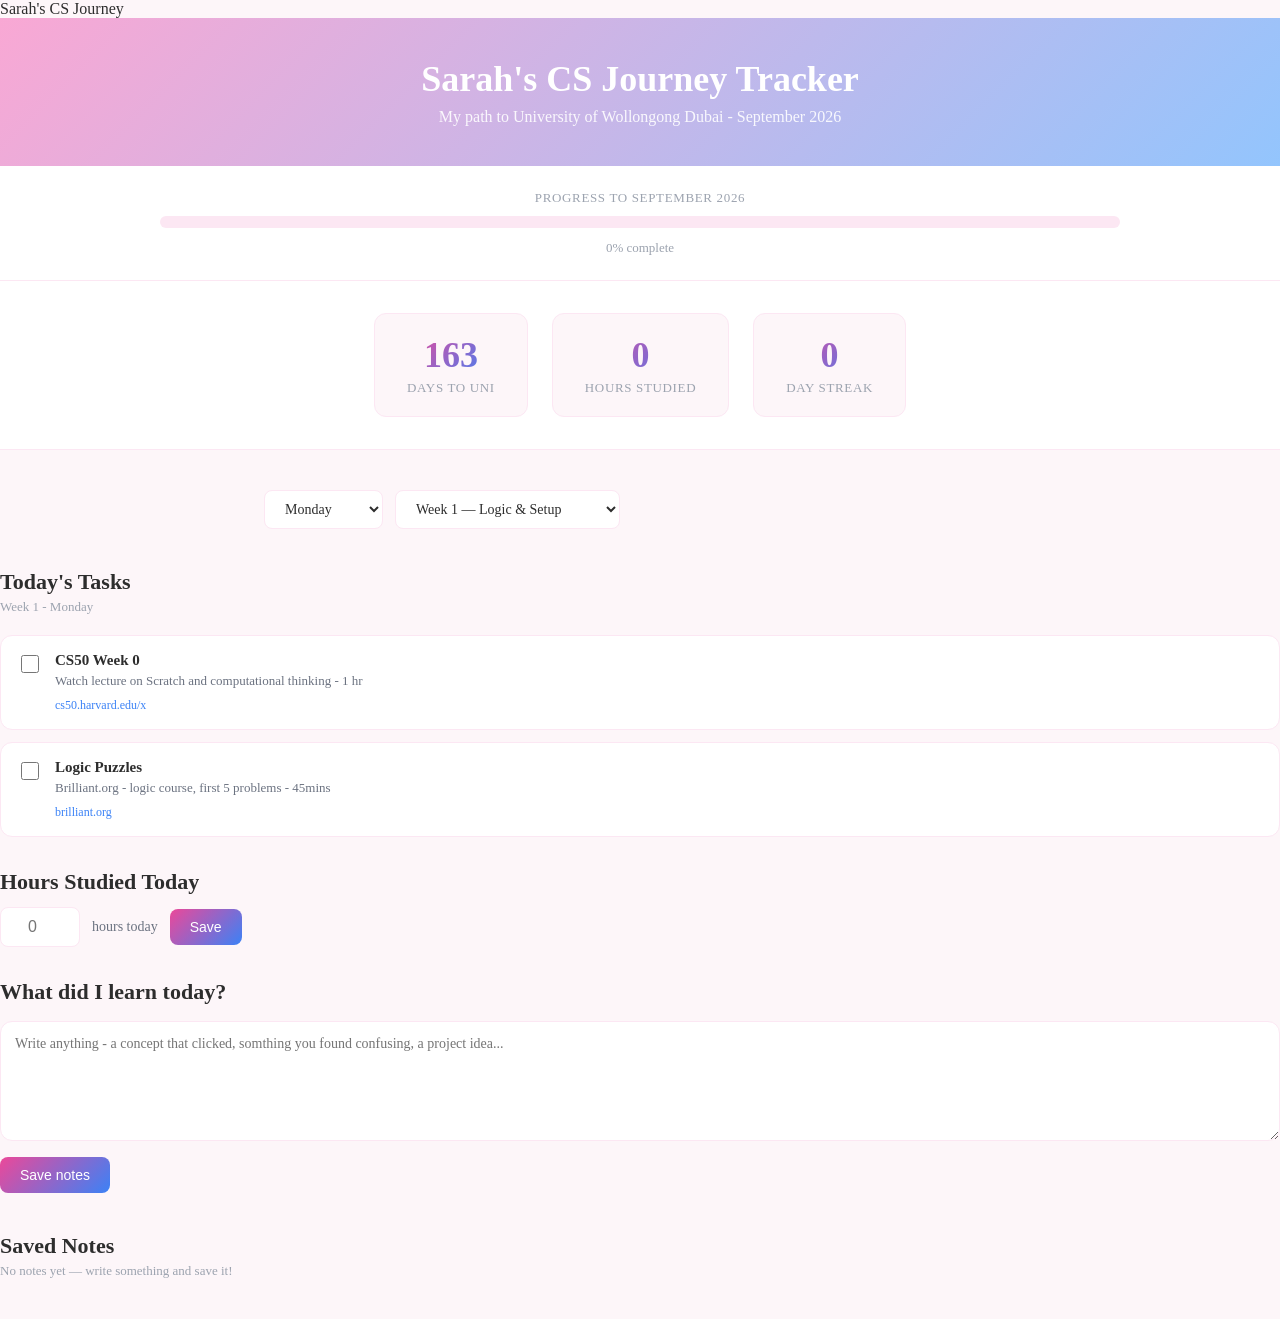
==== tracker.html @ 644a6317 "added all 26 weeks to tracker" ====
<!DOCTYPE html>
<html lang="en">
<head>
    <meta charset="UTF-8"
    <meta name="viewport" content="width=device-width, initial-scale=1.0"
    <title>Sarah's CS Journey</title>
    <style>
        .week-picker {
      display: flex;
      gap: 12px;
      margin-bottom: 24px;
    }

    .week-picker select {
      padding: 10px 16px;
      border: 1px solid #fce7f3;
      border-radius: 8px;
      font-size: 14px;
      font-family: Georgia, serif;
      color: #2d2d2d;
      background: white;
      cursor: pointer;
    }

    .week-picker select:focus {
      outline: none;
      border-color: #f9a8d4;
    }
        .saved-notes-section {
      margin-top: 32px;
      margin-bottom: 40px;
    }

    .note-entry {
      background: white;
      border: 1px solid #fce7f3;
      border-radius: 12px;
      padding: 16px 20px;
      margin-bottom: 12px;
    }

    .note-date {
      font-size: 12px;
      color: #ec4899;
      margin-bottom: 6px;
      font-weight: bold;
    }

    .note-text {
      font-size: 14px;
      color: #2d2d2d;
      line-height: 1.6;
    }
        .hours-section {
            margin-top: 32px;
            margin-bottom: 32px;
        }
        .hours-row {
            display: flex;
            align-items: center;
            gap: 12px;
            margin-top: 12px;
        }
        .hours-input {
            width: 80px;
            padding: 10px;
            border: 1px solid #fce7f3;
            border-radius: 8px;
            font-size: 16px;
            text-align: center;
            color: #2d2d2d;
        }
        .hours-label {
            font-size: 14px;
            color: #6b7280;
        }
        .save-btn {
            padding: 10px 20px;
            background: linear-gradient(135deg, #ec4899, #3b82f6);
            color: white;
            border: none;
            border-radius: 8px;
            font-size: 14px;
            cursor: pointer;
        }
        .save-btn:hover {
            opacity: 0.9;
        }
        .notes-section {
            margin-bottom: 40px;
        }
        .notes-textarea {
            width: 100%;
            height: 120px;
            padding: 14px;
            border: 1px solid #fce7f3;
            border-radius: 12px;
            font-size: 14px;
            font-family: Georgia, serif;
            color: #2d2d2d;
            resize: vertical;
            margin-top: 12px;
            margin-bottom: 12px;
        }
        .notes-textarea:focus {
            outline: none;
            border-color: #f9a8d4;
        }
        .saved-msg {
            font-size: 13px;
            color: #ec4899;
            margin-top: 6px;
        }
        .main-content {
            max-width: 800px;
            margin: 40px auto;
            padding: 0 24px;
        }
        .section-title {
            font-size: 22px;
            color: #2d2d2d;
            margin-bottom: 4px;
        }
        .section-subtitle {
            font-size: 13px;
            color: #9ca3af;
            margin-bottom: 20px;
        }
        .task-card{
            display: flex;
            align-items: flex-start;
            gap: 16px;
            background: white;
            border: 1px solid #fce7f3;
            border-radius: 12px;
            padding: 16px 20px;
            margin-bottom: 12px;
            transition: all 0.2s;
        }
        .task-card:hover {
            border-color: #f9a8d4;
            box-shadow: 0 2px 12px rgba(249, 168, 212, 0.2);
        }
        .task-checkbox {
            width: 18px;
            height: 18px;
            margin-top: 3px;
            cursor: pointer;
            accent-color: #ec4899;
        }
        .task-title {
            font-size: 15px;
            font-weight: bold;
            color: #2d2d2d;
            margin-bottom: 4px;
        }
        .task-desc {
            font-size: 13px;
            color: #6b7280;
            margin-bottom: 6px;
        }
        .task-link {
            font-size: 12px;
            color: #3b82f6;
            text-decoration: none;
        }
        .task-link:hover {
            text-decoration: underline;
        }
        .task-done {
            opacity: 0.5;
            text-decoration: line-through;
        }
        .progress-section {
            background: white;
            padding: 24px 40px;
            text-align: center;
            border-bottom: 1px solid #fce7f3;
        }
        .progress-label {
            font-size: 13px;
            color: #9ca3af;
            text-transform: uppercase;
            letter-spacing: 0.05em;
            margin-bottom: 10px;
        }
        .progress-track {
            background: #fce7f3;
            border-radius: 999px;
            height: 12px;
            width: 80%;
            margin: 0 auto;
            overflow: hidden;
        }
        .progress-fill{
            height: 100%;
            width: 0%;
            border-radius: 999px;
            background: linear-gradient(135deg, #ec4899, #3b82f6);
        }
        .progress-percent {
            font-size: 13px;
            color: #9ca3af;
            margin-top: 12px;
        }
        *{
            margin: 0;
            padding: 0;
            box-sizing: border-box;
        }
        body {
            background: #fdf6f9;
            font-family: Georgia, serif;
            color: #2d2d2d
        }
        .header{
            background: linear-gradient(135deg, #f9a8d4, #93c5fd);
            padding: 40px;
            text-align: center;
        }
        .header h1{
            font-size: 36px;
            color: white;
            margin-bottom: 8px;
        }
        .header p{
            font-size: 16px;
            color: white;
            opacity: 0.9;
        }
        .stats-row{
            display: flex;
            justify-content: center;
            gap: 24px;
            padding: 32px 40px;
            background: white;
            border-bottom: 1px solid #fce7f3;
        }
        .stat-card{
            text-align: center;
            background: #fdf6f9;
            border: 1px solid #fce7f3;
            border-radius: 12px;
            padding: 20px 32px;
        }
        .stat-number{
            font-size: 36px;
            font-weight: bold;
            background: linear-gradient(135deg, #ec4899, #3b82f6);
            -webkit-background-clip: text;
            -webkit-text-fill-color: transparent;
        }
        .stat-label{
            font-size: 13px;
            color: #9ca3af;
            margin-top: 4px;
            text-transform: uppercase;
            letter-spacing: 0.05em;
        }
    </style>
</head>
<body>
    <div class="header">
        <h1>Sarah's CS Journey Tracker</h1>
        <p>My path to University of Wollongong Dubai - September 2026</p>
    </div>
    <div class="progress-section">
        <p class="progress-label">Progress to September 2026</p>
        <div class="progress-track">
            <div class="progress-fill" id="progress-fill"></div>
        </div>
        <p class="progress-percent" id="progress-percent">0% complete</p>
    </div>
    <div class="stats-row">
        <div class="stat-card">
            <div class="stat-number" id="days-left">163</div>
            <div class="stat-label">Days to uni</div>
        </div>
        <div class="stat-card">
            <div class="stat-number" id="hours-total">0</div>
            <div class="stat-label">Hours studied</div>
        </div>
        <div class="stat-card">
            <div class="stat-number" id="streak">0</div>
            <div class="stat-label">Day streak</div>
        </div>
    </div>
    <div class="main-content">
        <div class="week-picker">
      <select id="day-select" onchange="updateTasks()">
        <option value="Mon">Monday</option>
        <option value="Tue">Tuesday</option>
        <option value="Wed">Wednesday</option>
        <option value="Thu">Thursday</option>
        <option value="Fri">Friday</option>
        <option value="Sat">Saturday</option>
        <option value="Sun">Sunday</option>
      </select>
      <select id="week-select" onchange="updateTasks()">
        <option value="1">Week 1 — Logic & Setup</option>
        <option value="2">Week 2 — CS50 + Puzzles</option>
        <option value="3">Week 3 — Algorithms</option>
        <option value="4">Week 4 — Start Python</option>
        <option value="5">Week 5 — Conditionals</option>
        <option value="6">Week 6 — Loops</option>
        <option value="7">Week 7 — Lists & Dicts</option>
        <option value="8">Week 8 — Finish CS50</option>
        <option value="9">Week 9 — Python Core</option>
        <option value="10">Week 10 — If Statements</option>
        <option value="11">Week 11 — Loops</option>
        <option value="12">Week 12 — Functions</option>
        <option value="13">Week 13 — Lists</option>
        <option value="14">Week 14 — Dictionaries</option>
        <option value="15">Week 15 — Files</option>
        <option value="16">Week 16 — Build Week</option>
        <option value="17">Week 17 — Modules</option>
        <option value="18">Week 18 — CSV & JSON</option>
        <option value="19">Week 19 — NumPy & Pandas</option>
        <option value="20">Week 20 — Final Project</option>
        <option value="21">Week 21 — What is AI?</option>
        <option value="22">Week 22 — How ML Works</option>
        <option value="23">Week 23 — AI Ethics</option>
        <option value="24">Week 24 — Hands-on ML</option>
        <option value="25">Week 25 — Portfolio</option>
        <option value="26">Week 26 — Ready for Uni!</option>
      </select>
    </div>
      </div>
    </div>
        <div class="tasks-section">
            <h2 class="section-title">Today's Tasks</h2>
            <p class="section-subtitle">Week 1 - Monday</p>
            <div class="task-card" id="task-0">
                <input type="checkbox" class="task-checkbox" onchange="toggleTask(0)">
                <div class="task-info">
                    <div class="task-title">CS50 Week 0</div>
                    <div class="task-desc">Watch lecture on Scratch and computational thinking - 1 hr</div>
                    <a class="task-link" href="https://cs50.harvard.edu/x/" target="_blank">cs50.harvard.edu/x</a>
                </div>
            </div>
            <div class="task-card" id="task-1">
                <input type="checkbox" class="task-checkbox" onchange="toggleTask(1)">
                <div class="task-info">
                    <div class="task-title">Logic Puzzles</div>
                    <div class="task-desc">Brilliant.org - logic course, first 5 problems - 45mins</div>
                    <a class="task-link" href="https://brilliant.org" target="_blank">brilliant.org</a>
                </div>
            </div>
        </div>
        <div class="hours-section">
            <h2 class="section-title">Hours Studied Today</h2>
            <div class="hours-row">
                <input type="number" id="hours-input" min="0" max="12" step="0.5" placeholder="0" class="hours-input">
                <span class="hours-label">hours today</span>
                <button class="save-btn" onclick="saveHours()">Save</button>
            </div>
        </div>
        <div class="notes-section">
            <h2 class="section-title">What did I learn today?</h2>
            <textarea id="notes-input" class="notes-textarea" placeholder="Write anything - a concept that clicked, somthing you found confusing, a project idea..."></textarea>
            <button class="save-btn" onclick="saveNotes()">Save notes</button>
            <p class="saved-msg" id="saved-msg"></p>
        </div>
        <div class="saved-notes-section">
      <h2 class="section-title">Saved Notes</h2>
      <div id="notes-list"></div>
      </div>
    </div>
    <script>
        const allTasks = {
  '1': {
    'Mon': [
      {title:'CS50 Week 0',desc:'Watch lecture on Scratch & computational thinking — 1 hr',url:'https://cs50.harvard.edu/x/'},
      {title:'Logic puzzles',desc:'Brilliant.org — Logic course, first 5 problems — 45 min',url:'https://brilliant.org'}
    ],
    'Tue': [{title:'Logic puzzles',desc:'Brilliant.org — 10 more problems — 45 min',url:'https://brilliant.org'}],
    'Wed': [{title:'CS50 Week 1 intro',desc:'Start C basics — just watch — 1 hr',url:'https://cs50.harvard.edu/x/'}],
    'Thu': [{title:'Brilliant.org',desc:'Continue logic exercises, 10 more problems — 45 min',url:'https://brilliant.org'}],
    'Fri': [{title:'CS50 Problem Set 0',desc:'Build something in Scratch — 1 hr',url:'https://scratch.mit.edu'}],
    'Sat': [{title:'Review + practice',desc:'Re-watch confusing parts, 15 Brilliant puzzles — 1.5 hr',url:'https://brilliant.org'}],
    'Sun': [{title:'Plan next week',desc:'Light day — review what you learned — 30 min',url:''}]
  },
  '2': {
    'Mon': [{title:'CS50 Week 1',desc:'Variables, data types, conditionals in C — 1 hr',url:'https://cs50.harvard.edu/x/'}],
    'Tue': [{title:'Logic puzzles',desc:'15 min Brilliant daily — make it a habit — 45 min',url:'https://brilliant.org'}],
    'Wed': [{title:'CS50 Week 2',desc:'Arrays and algorithms lecture — 1 hr',url:'https://cs50.harvard.edu/x/'}],
    'Thu': [{title:'Pseudocode practice',desc:'Write steps for everyday tasks in plain English — 45 min',url:''}],
    'Fri': [{title:'CS50 Problem Set 1',desc:'Attempt Mario and Cash problems — 1 hr',url:'https://cs50.harvard.edu/x/'}],
    'Sat': [{title:'Problem set + Brilliant',desc:'Finish problem set, 20 more puzzles — 1.5 hr',url:'https://brilliant.org'}],
    'Sun': [{title:'Weekly review',desc:'Write 3 things you learned this week — 30 min',url:''}]
  },
  '3': {
    'Mon': [{title:'CS50 Week 2',desc:'Arrays, strings, command line arguments — 1 hr',url:'https://cs50.harvard.edu/x/'}],
    'Tue': [{title:'CS50 Week 3',desc:'Algorithms — search and sort explained — 1 hr',url:'https://cs50.harvard.edu/x/'}],
    'Wed': [{title:'Logic puzzles',desc:'Brilliant — push to harder problems — 45 min',url:'https://brilliant.org'}],
    'Thu': [{title:'CS50 Problem Set 2',desc:'Caesar cipher or Substitution — 1 hr',url:'https://cs50.harvard.edu/x/'}],
    'Fri': [{title:'Pseudocode drills',desc:'Write pseudocode for sorting a list of names — 1 hr',url:''}],
    'Sat': [{title:'Problem sets + review',desc:'Finish problem sets, re-watch tricky parts — 1.5 hr',url:'https://cs50.harvard.edu/x/'}],
    'Sun': [{title:'Rest + light review',desc:'Watch a 3Blue1Brown maths video — 45 min',url:'https://www.youtube.com/@3blue1brown'}]
  },
  '4': {
    'Mon': [{title:'CS50 Week 4',desc:'Memory and pointers — just watch, absorb — 1 hr',url:'https://cs50.harvard.edu/x/'}],
    'Tue': [{title:'Python for Everybody Ch.1',desc:'Why Python? First program concepts — 1 hr',url:'https://www.coursera.org/specializations/python'}],
    'Wed': [{title:'Brilliant logic',desc:'Daily 15 min + extra session — 45 min',url:'https://brilliant.org'}],
    'Thu': [{title:'Python for Everybody Ch.2',desc:'Variables and expressions in Python — 1 hr',url:'https://www.coursera.org/specializations/python'}],
    'Fri': [{title:'First Python file',desc:'Open VS Code, write hello.py and variables.py — 1 hr',url:''}],
    'Sat': [{title:'Python practice',desc:'Rewrite CS50 exercises in Python — 1.5 hr',url:''}],
    'Sun': [{title:'Push to GitHub',desc:'Commit all this week\'s files — 30 min',url:'https://github.com/sarrcodesalot911'}]
  },
  '5': {
    'Mon': [{title:'CS50 Week 5',desc:'Data structures — stacks, queues, trees — 1 hr',url:'https://cs50.harvard.edu/x/'}],
    'Tue': [{title:'Python Ch.3 — if/else',desc:'Teach the computer to make decisions — 1 hr',url:'https://www.coursera.org/specializations/python'}],
    'Wed': [{title:'Python practice',desc:'Write 5 programs using if statements — 45 min',url:'https://www.w3schools.com/python/'}],
    'Thu': [{title:'Python Ch.4 — functions',desc:'def, parameters, return values — 1 hr',url:'https://www.coursera.org/specializations/python'}],
    'Fri': [{title:'Mini project',desc:'Build a simple grade calculator in Python — 1 hr',url:''}],
    'Sat': [{title:'Brilliant + review',desc:'Logic puzzles + review CS50 Week 5 — 1.5 hr',url:'https://brilliant.org'}],
    'Sun': [{title:'GitHub commit',desc:'Push all week\'s code, write README notes — 30 min',url:'https://github.com/sarrcodesalot911'}]
  },
  '6': {
    'Mon': [{title:'CS50 Week 6',desc:'Python in CS50 — same concepts, Python syntax — 1 hr',url:'https://cs50.harvard.edu/x/'}],
    'Tue': [{title:'Python Ch.5 — loops',desc:'for and while loops — 1 hr',url:'https://www.coursera.org/specializations/python'}],
    'Wed': [{title:'Loop practice',desc:'10 exercises using loops on W3Schools — 1 hr',url:'https://www.w3schools.com/python/'}],
    'Thu': [{title:'Python Ch.6 — strings',desc:'Slicing, methods, string formatting — 1 hr',url:'https://www.coursera.org/specializations/python'}],
    'Fri': [{title:'Mini project',desc:'Word counter — count words in a sentence — 1 hr',url:''}],
    'Sat': [{title:'Project + review',desc:'Improve your project, add more features — 1.5 hr',url:''}],
    'Sun': [{title:'GitHub + rest',desc:'Commit code, take a proper break — 30 min',url:'https://github.com/sarrcodesalot911'}]
  },
  '7': {
    'Mon': [{title:'CS50 Week 7',desc:'SQL and databases intro — 1 hr',url:'https://cs50.harvard.edu/x/'}],
    'Tue': [{title:'Python Ch.7 — lists',desc:'Store multiple values in one variable — 1 hr',url:'https://www.coursera.org/specializations/python'}],
    'Wed': [{title:'List practice',desc:'Build a shopping list program — 1 hr',url:''}],
    'Thu': [{title:'Python Ch.8 — dictionaries',desc:'Key-value pairs — like a real dictionary — 1 hr',url:'https://www.coursera.org/specializations/python'}],
    'Fri': [{title:'Mini project',desc:'Contact book — store names and numbers — 1 hr',url:''}],
    'Sat': [{title:'CS50 Problem Set 7',desc:'Attempt the SQL problem set — 1.5 hr',url:'https://cs50.harvard.edu/x/'}],
    'Sun': [{title:'Review + GitHub',desc:'Commit all files, review the week — 30 min',url:'https://github.com/sarrcodesalot911'}]
  },
  '8': {
    'Mon': [{title:'CS50 Week 8',desc:'HTML, CSS, JavaScript intro — 1 hr',url:'https://cs50.harvard.edu/x/'}],
    'Tue': [{title:'CS50 final project plan',desc:'Design a small final project idea — 1 hr',url:'https://cs50.harvard.edu/x/'}],
    'Wed': [{title:'Python review',desc:'Go back and redo any confusing chapters — 1 hr',url:'https://www.coursera.org/specializations/python'}],
    'Thu': [{title:'CS50 final project',desc:'Build and submit your CS50 final project — 1.5 hr',url:'https://cs50.harvard.edu/x/'}],
    'Fri': [{title:'Python practice',desc:'10 mixed Python exercises on W3Schools — 1 hr',url:'https://www.w3schools.com/python/'}],
    'Sat': [{title:'Phase 1 full review',desc:'Look back at all 8 weeks — what do you know? — 2 hr',url:''}],
    'Sun': [{title:'Celebrate + plan',desc:'You finished Phase 1! Rest and prep for Phase 2 — 30 min',url:''}]
  },
  '9': {
    'Mon': [{title:'Python for Everybody Ch.1',desc:'Why Python? Install and first program — 1 hr',url:'https://www.coursera.org/specializations/python'}],
    'Tue': [{title:'Variables deep dive',desc:'Strings, integers, floats, booleans — 1 hr',url:'https://www.w3schools.com/python/'}],
    'Wed': [{title:'Automate Ch.1',desc:'Python basics from Automate the Boring Stuff — 1 hr',url:'https://automatetheboringstuff.com'}],
    'Thu': [{title:'Type practice',desc:'Write programs converting between data types — 1 hr',url:''}],
    'Fri': [{title:'Mini project',desc:'Temperature converter (Celsius to Fahrenheit) — 1 hr',url:''}],
    'Sat': [{title:'Kaggle sign up',desc:'Sign up for Kaggle, explore the Python course — 1.5 hr',url:'https://www.kaggle.com/learn/python'}],
    'Sun': [{title:'GitHub commit',desc:'Push all this week\'s files — 30 min',url:'https://github.com/sarrcodesalot911'}]
  },
  '10': {
    'Mon': [{title:'Python Ch.3 — if/else',desc:'Teach the computer to make decisions — 1 hr',url:'https://www.coursera.org/specializations/python'}],
    'Tue': [{title:'Conditionals practice',desc:'Write 8 programs using if/elif/else — 1 hr',url:'https://www.w3schools.com/python/'}],
    'Wed': [{title:'Automate Ch.2',desc:'Flow control chapter — 1 hr',url:'https://automatetheboringstuff.com'}],
    'Thu': [{title:'Nested conditions',desc:'Practice if statements inside if statements — 1 hr',url:''}],
    'Fri': [{title:'Quiz game',desc:'5 questions, score at the end — 1 hr',url:''}],
    'Sat': [{title:'Improve quiz',desc:'Add difficulty levels to your quiz game — 1.5 hr',url:''}],
    'Sun': [{title:'GitHub + review',desc:'Commit code, write what you learned — 30 min',url:'https://github.com/sarrcodesalot911'}]
  },
  '11': {
    'Mon': [{title:'Python Ch.5 — loops',desc:'for loops, while loops, range() — 1 hr',url:'https://www.coursera.org/specializations/python'}],
    'Tue': [{title:'Loop exercises',desc:'Print patterns, count down timers, sum calculators — 1 hr',url:'https://www.w3schools.com/python/'}],
    'Wed': [{title:'Automate Ch.3 — functions',desc:'Define your own reusable code — 1 hr',url:'https://automatetheboringstuff.com'}],
    'Thu': [{title:'Number guessing game',desc:'Build using a while loop — 1 hr',url:''}],
    'Fri': [{title:'Times table generator',desc:'Any number, any range using loops — 1 hr',url:''}],
    'Sat': [{title:'Kaggle Python',desc:'Complete 2 lessons on Kaggle Python course — 1.5 hr',url:'https://www.kaggle.com/learn/python'}],
    'Sun': [{title:'GitHub + rest',desc:'Commit everything, take a break — 30 min',url:'https://github.com/sarrcodesalot911'}]
  },
  '12': {
    'Mon': [{title:'Python Ch.4 — functions',desc:'def, parameters, return values — 1 hr',url:'https://www.coursera.org/specializations/python'}],
    'Tue': [{title:'Functions practice',desc:'Convert previous programs to use functions — 1 hr',url:''}],
    'Wed': [{title:'Automate Ch.4 — lists',desc:'Lists chapter — 1 hr',url:'https://automatetheboringstuff.com'}],
    'Thu': [{title:'Full calculator',desc:'add/subtract/multiply/divide using functions — 1 hr',url:''}],
    'Fri': [{title:'Refactor old code',desc:'Go back to hello.py and improve it — 1 hr',url:''}],
    'Sat': [{title:'Kaggle + review',desc:'Kaggle Python lessons + review functions — 1.5 hr',url:'https://www.kaggle.com/learn/python'}],
    'Sun': [{title:'GitHub commit',desc:'Push everything, tidy up your repo — 30 min',url:'https://github.com/sarrcodesalot911'}]
  },
  '13': {
    'Mon': [{title:'Python Ch.7 — lists',desc:'Creating, accessing, modifying lists — 1 hr',url:'https://www.coursera.org/specializations/python'}],
    'Tue': [{title:'List methods',desc:'.append(), .remove(), .sort(), len() — 1 hr',url:'https://www.w3schools.com/python/'}],
    'Wed': [{title:'Automate Ch.5 — dictionaries',desc:'Structuring data with dicts — 1 hr',url:'https://automatetheboringstuff.com'}],
    'Thu': [{title:'List exercises',desc:'10 list problems on W3Schools — 1 hr',url:'https://www.w3schools.com/python/'}],
    'Fri': [{title:'To-do list app',desc:'Add, remove, view tasks — 1 hr',url:''}],
    'Sat': [{title:'Improve to-do app',desc:'Add ability to mark tasks as done — 1.5 hr',url:''}],
    'Sun': [{title:'GitHub + review',desc:'Commit to-do app, push to GitHub — 30 min',url:'https://github.com/sarrcodesalot911'}]
  },
  '14': {
    'Mon': [{title:'Python Ch.8 — dictionaries',desc:'Key-value pairs, accessing, updating — 1 hr',url:'https://www.coursera.org/specializations/python'}],
    'Tue': [{title:'Dictionary practice',desc:'Build a simple word frequency counter — 1 hr',url:''}],
    'Wed': [{title:'Automate Ch.6 — strings',desc:'String manipulation deep dive — 1 hr',url:'https://automatetheboringstuff.com'}],
    'Thu': [{title:'Combine lists + dicts',desc:'Student grades tracker using both — 1 hr',url:''}],
    'Fri': [{title:'Contact book',desc:'Name, phone, email stored in a dictionary — 1 hr',url:''}],
    'Sat': [{title:'Kaggle Python — finish',desc:'Complete the Kaggle Python course final lessons — 1.5 hr',url:'https://www.kaggle.com/learn/python'}],
    'Sun': [{title:'GitHub commit',desc:'Push all projects this week — 30 min',url:'https://github.com/sarrcodesalot911'}]
  },
  '15': {
    'Mon': [{title:'Python Ch.9 — files',desc:'Reading and writing .txt files — 1 hr',url:'https://www.coursera.org/specializations/python'}],
    'Tue': [{title:'File practice',desc:'Save your to-do list to a file so it persists — 1 hr',url:''}],
    'Wed': [{title:'Automate Ch.8 — files',desc:'Reading and writing files chapter — 1 hr',url:'https://automatetheboringstuff.com'}],
    'Thu': [{title:'Error handling',desc:'try/except — handle crashes gracefully — 1 hr',url:''}],
    'Fri': [{title:'Upgraded to-do app',desc:'Save tasks to file, load on startup — 1 hr',url:''}],
    'Sat': [{title:'Project polish',desc:'Add error handling to all your projects — 1.5 hr',url:''}],
    'Sun': [{title:'GitHub + review',desc:'Big commit — all improved projects — 30 min',url:'https://github.com/sarrcodesalot911'}]
  },
  '16': {
    'Mon': [{title:'Review all concepts',desc:'Variables, loops, functions, lists, dicts, files — 1 hr',url:''}],
    'Tue': [{title:'Quiz yourself',desc:'Write programs from scratch without notes — 1 hr',url:''}],
    'Wed': [{title:'Expense tracker pt.1',desc:'Start building — add income/expenses — 1.5 hr',url:''}],
    'Thu': [{title:'Expense tracker pt.2',desc:'Add categories and totals — 1.5 hr',url:''}],
    'Fri': [{title:'Expense tracker pt.3',desc:'Save to file, load on startup — 1 hr',url:''}],
    'Sat': [{title:'Code review',desc:'Read your own code — can you make it cleaner? — 1.5 hr',url:''}],
    'Sun': [{title:'GitHub + celebrate',desc:'Phase 2 halfway point! — 30 min',url:'https://github.com/sarrcodesalot911'}]
  },
  '17': {
    'Mon': [{title:'Python modules',desc:'import, os, random, datetime modules — 1 hr',url:'https://www.coursera.org/specializations/python'}],
    'Tue': [{title:'Random module',desc:'Use random to build a dice roller app — 1 hr',url:''}],
    'Wed': [{title:'Automate Ch.9 — files',desc:'Organising files with Python — 1 hr',url:'https://automatetheboringstuff.com'}],
    'Thu': [{title:'Datetime project',desc:'Build a days-until-university countdown — 1 hr',url:''}],
    'Fri': [{title:'OS module',desc:'List files in a folder using Python — 1 hr',url:''}],
    'Sat': [{title:'Kaggle Intro to ML',desc:'Sign up and start Kaggle\'s Intro to ML course — 1.5 hr',url:'https://www.kaggle.com/learn/intro-to-machine-learning'}],
    'Sun': [{title:'GitHub commit',desc:'Push all this week\'s code — 30 min',url:'https://github.com/sarrcodesalot911'}]
  },
  '18': {
    'Mon': [{title:'CSV files in Python',desc:'Read and write CSV with the csv module — 1 hr',url:'https://automatetheboringstuff.com'}],
    'Tue': [{title:'CSV practice',desc:'Load a spreadsheet into Python, print rows — 1 hr',url:''}],
    'Wed': [{title:'JSON in Python',desc:'json module — read/write JSON data — 1 hr',url:'https://automatetheboringstuff.com'}],
    'Thu': [{title:'Kaggle Intro to ML',desc:'Complete 2 more lessons — 1 hr',url:'https://www.kaggle.com/learn/intro-to-machine-learning'}],
    'Fri': [{title:'CSV grade reader',desc:'Load grades, find average — mini project — 1 hr',url:''}],
    'Sat': [{title:'Google Colab intro',desc:'Open Colab, run your first notebook — 1.5 hr',url:'https://colab.research.google.com'}],
    'Sun': [{title:'GitHub + review',desc:'Commit everything, review the week — 30 min',url:'https://github.com/sarrcodesalot911'}]
  },
  '19': {
    'Mon': [{title:'NumPy intro',desc:'Arrays, maths operations — run in Colab — 1 hr',url:'https://colab.research.google.com'}],
    'Tue': [{title:'NumPy practice',desc:'Create arrays, slice, perform calculations — 1 hr',url:'https://colab.research.google.com'}],
    'Wed': [{title:'Pandas intro',desc:'DataFrames — the spreadsheet of Python — 1 hr',url:'https://www.kaggle.com/learn/pandas'}],
    'Thu': [{title:'Pandas practice',desc:'Load a CSV into a DataFrame, filter rows — 1 hr',url:'https://www.kaggle.com/learn/pandas'}],
    'Fri': [{title:'Kaggle Intro to ML',desc:'Complete 3 more lessons — 1.5 hr',url:'https://www.kaggle.com/learn/intro-to-machine-learning'}],
    'Sat': [{title:'Colab data notebook',desc:'Build a data analysis notebook in Colab — 1.5 hr',url:'https://colab.research.google.com'}],
    'Sun': [{title:'GitHub + rest',desc:'Save notebook to Drive, push Python files — 30 min',url:'https://github.com/sarrcodesalot911'}]
  },
  '20': {
    'Mon': [{title:'Plan final project',desc:'Design a Python app using everything you know — 1 hr',url:''}],
    'Tue': [{title:'Build pt.1',desc:'Core functionality — variables, functions, loops — 1.5 hr',url:''}],
    'Wed': [{title:'Build pt.2',desc:'Add file saving and error handling — 1.5 hr',url:''}],
    'Thu': [{title:'Build pt.3',desc:'Add data — use lists, dicts, maybe CSV — 1 hr',url:''}],
    'Fri': [{title:'Finish & polish',desc:'Clean up code, add comments, test it — 1 hr',url:''}],
    'Sat': [{title:'Phase 2 review',desc:'Look back at all you\'ve built — it\'s a lot! — 1.5 hr',url:''}],
    'Sun': [{title:'GitHub showcase',desc:'Push final project, write a README for it — 30 min',url:'https://github.com/sarrcodesalot911'}]
  },
  '21': {
    'Mon': [{title:'Elements of AI Ch.1',desc:'What is AI? History and definitions — 1 hr',url:'https://elementsofai.com'}],
    'Tue': [{title:'Elements of AI Ch.2',desc:'AI problem solving — search and games — 1 hr',url:'https://elementsofai.com'}],
    'Wed': [{title:'Reflection notes',desc:'Write your own summary of what AI is — 45 min',url:''}],
    'Thu': [{title:'Elements of AI Ch.3',desc:'Real world AI applications — 1 hr',url:'https://elementsofai.com'}],
    'Fri': [{title:'3Blue1Brown Neural Nets',desc:'What is a neural network? — 1 hr',url:'https://www.youtube.com/@3blue1brown'}],
    'Sat': [{title:'Kaggle Intro to ML',desc:'Finish the course if not done yet — 1.5 hr',url:'https://www.kaggle.com/learn/intro-to-machine-learning'}],
    'Sun': [{title:'Colab exploration',desc:'Open a Kaggle notebook and explore the code — 30 min',url:'https://colab.research.google.com'}]
  },
  '22': {
    'Mon': [{title:'Elements of AI Ch.4',desc:'Machine learning — how computers learn — 1 hr',url:'https://elementsofai.com'}],
    'Tue': [{title:'3Blue1Brown Ch.2',desc:'Gradient descent explained visually — 1 hr',url:'https://www.youtube.com/@3blue1brown'}],
    'Wed': [{title:'Kaggle Pandas',desc:'Start Kaggle\'s Pandas course — 1 hr',url:'https://www.kaggle.com/learn/pandas'}],
    'Thu': [{title:'Elements of AI Ch.5',desc:'Neural networks chapter — 1 hr',url:'https://elementsofai.com'}],
    'Fri': [{title:'Colab dataset',desc:'Load a dataset in Colab, explore with Pandas — 1 hr',url:'https://colab.research.google.com'}],
    'Sat': [{title:'First ML model',desc:'Run the Kaggle house prices starter notebook — 1.5 hr',url:'https://www.kaggle.com'}],
    'Sun': [{title:'Notes + GitHub',desc:'Write notes on what ML means to you — 30 min',url:'https://github.com/sarrcodesalot911'}]
  },
  '23': {
    'Mon': [{title:'Elements of AI Ch.6',desc:'AI and society — ethics, bias, fairness — 1 hr',url:'https://elementsofai.com'}],
    'Tue': [{title:'3Blue1Brown Ch.3',desc:'Backpropagation explained — 1 hr',url:'https://www.youtube.com/@3blue1brown'}],
    'Wed': [{title:'Kaggle Pandas',desc:'Complete 3 more Pandas lessons — 1 hr',url:'https://www.kaggle.com/learn/pandas'}],
    'Thu': [{title:'Elements of AI — finish',desc:'Complete the course and get your certificate! — 1 hr',url:'https://elementsofai.com'}],
    'Fri': [{title:'Colab ML notebook',desc:'Train a simple model on a dataset of your choice — 1 hr',url:'https://colab.research.google.com'}],
    'Sat': [{title:'Kaggle competitions',desc:'Explore beginner competitions — 1.5 hr',url:'https://www.kaggle.com/competitions'}],
    'Sun': [{title:'Certificate + GitHub',desc:'Download your Elements of AI certificate! — 30 min',url:'https://elementsofai.com'}]
  },
  '24': {
    'Mon': [{title:'Scikit-learn intro',desc:'The main Python ML library — explore — 1 hr',url:'https://scikit-learn.org/stable/'}],
    'Tue': [{title:'First classifier',desc:'Train a model to classify flowers (Iris dataset) — 1 hr',url:'https://colab.research.google.com'}],
    'Wed': [{title:'Kaggle Intro to ML review',desc:'Redo all lessons and exercises — 1 hr',url:'https://www.kaggle.com/learn/intro-to-machine-learning'}],
    'Thu': [{title:'House prices model',desc:'Submit your first Kaggle competition entry — 1.5 hr',url:'https://www.kaggle.com'}],
    'Fri': [{title:'Model evaluation',desc:'Learn accuracy, precision, what the scores mean — 1 hr',url:'https://scikit-learn.org/stable/'}],
    'Sat': [{title:'Colab notebook polish',desc:'Document your model with text cells and comments — 1.5 hr',url:'https://colab.research.google.com'}],
    'Sun': [{title:'GitHub + rest',desc:'Push notebooks, take a break — 30 min',url:'https://github.com/sarrcodesalot911'}]
  },
  '25': {
    'Mon': [{title:'GitHub tidy up',desc:'Write READMEs for your 3 best projects — 1 hr',url:'https://github.com/sarrcodesalot911'}],
    'Tue': [{title:'Python review',desc:'Redo your hardest programs from scratch — 1 hr',url:''}],
    'Wed': [{title:'Colab showcase',desc:'Make your best notebook clean and presentable — 1 hr',url:'https://colab.research.google.com'}],
    'Thu': [{title:'Kaggle profile',desc:'Complete your profile and add your certificate — 1 hr',url:'https://www.kaggle.com'}],
    'Fri': [{title:'HackerRank problems',desc:'Try beginner Python coding problems — 1.5 hr',url:'https://www.hackerrank.com/domains/python'}],
    'Sat': [{title:'Full review day',desc:'Go through all 6 months — what do you know? — 1.5 hr',url:''}],
    'Sun': [{title:'Rest + celebrate',desc:'Almost there! One week left — 30 min',url:''}]
  },
  '26': {
    'Mon': [{title:'UOWD prep',desc:'Look up your first semester modules online — 1 hr',url:'https://www.uowdubai.ac.ae'}],
    'Tue': [{title:'Python final review',desc:'Variables, loops, functions, files — all of it — 1 hr',url:''}],
    'Wed': [{title:'Tools check',desc:'VS Code, Python, Git — make sure all work perfectly — 1 hr',url:''}],
    'Thu': [{title:'Final project',desc:'Build one last thing — anything you want! — 1 hr',url:''}],
    'Fri': [{title:'GitHub final push',desc:'Make your GitHub look great for day 1 — 1 hr',url:'https://github.com/sarrcodesalot911'}],
    'Sat': [{title:'Celebrate',desc:'You\'ve completed 6 months of prep. You\'re ready! — 1 hr',url:''}],
    'Sun': [{title:'Rest',desc:'Relax. September is coming. You\'ve got this! — 30 min',url:''}]
  }
};

    function updateTasks() {
      const week = document.getElementById('week-select').value;
      const day = document.getElementById('day-select').value;
      const tasks = allTasks[week][day] || [];

      const dayNames = { Mon:'Monday', Tue:'Tuesday', Wed:'Wednesday', Thu:'Thursday', Fri:'Friday', Sat:'Saturday', Sun:'Sunday' };
      document.querySelector('.section-subtitle').textContent = 'Week ' + week + ' — ' + dayNames[day];

      const container = document.querySelector('.tasks-section');
      const existingCards = container.querySelectorAll('.task-card');
      existingCards.forEach(c => c.remove());

      tasks.forEach((task, i) => {
        const urlPart = task.url ? `<a class="task-link" href="${task.url}" target="_blank">${task.url.replace('https://','')}</a>` : '';
        const card = document.createElement('div');
        card.className = 'task-card';
        card.id = 'task-' + i;
        card.innerHTML = `
          <input type="checkbox" class="task-checkbox" onchange="toggleTask(${i})">
          <div class="task-info">
            <div class="task-title">${task.title}</div>
            <div class="task-desc">${task.desc}</div>
            ${urlPart}
          </div>`;
        container.appendChild(card);
      });
    }
        function toggleTask(id) {
            const card = document.getElementById('task-' + id);
            const checkbox = card.querySelector('.task-checkbox');
            if (checkbox.checked) {
                card.classList.add('task-done');
            } else {
                card.classList.remove('task-done')
            }
        }
        function saveHours() {
      const hours = document.getElementById('hours-input').value;
      localStorage.setItem('hoursStudied', hours);
      document.getElementById('hours-total').textContent = hours;
      document.getElementById('saved-msg').textContent = 'Hours saved!';
      setTimeout(() => {
        document.getElementById('saved-msg').textContent = '';
      }, 2000);
    }

    function loadHours() {
      const saved = localStorage.getItem('hoursStudied');
      if (saved) {
        document.getElementById('hours-input').value = saved;
        document.getElementById('hours-total').textContent = saved;
      }
    }

    loadHours();
       function saveNotes() {
      const notes = document.getElementById('notes-input').value;
      if (notes.trim() === '') return;

      const today = new Date().toLocaleDateString('en-GB', {
        weekday: 'long', day: 'numeric', month: 'long', year: 'numeric'
      });

      const saved = JSON.parse(localStorage.getItem('allNotes') || '[]');
      saved.unshift({ date: today, text: notes });
      localStorage.setItem('allNotes', JSON.stringify(saved));

      document.getElementById('notes-input').value = '';
      document.getElementById('saved-msg').textContent = 'Note saved!';
      setTimeout(() => {
        document.getElementById('saved-msg').textContent = '';
      }, 2000);

      displayNotes();
    }

    function displayNotes() {
      const saved = JSON.parse(localStorage.getItem('allNotes') || '[]');
      const list = document.getElementById('notes-list');
      if (saved.length === 0) {
        list.innerHTML = '<p style="color:#9ca3af;font-size:13px">No notes yet — write something and save it!</p>';
        return;
      }
      list.innerHTML = saved.map(n => `
        <div class="note-entry">
          <div class="note-date">${n.date}</div>
          <div class="note-text">${n.text}</div>
        </div>
      `).join('');
    }

    displayNotes();

    function loadNotes() {
      const saved = localStorage.getItem('dailyNotes');
      if (saved) {
        document.getElementById('notes-input').value = saved;
      }
    }

    loadNotes();
    </script>
</body>
</html>
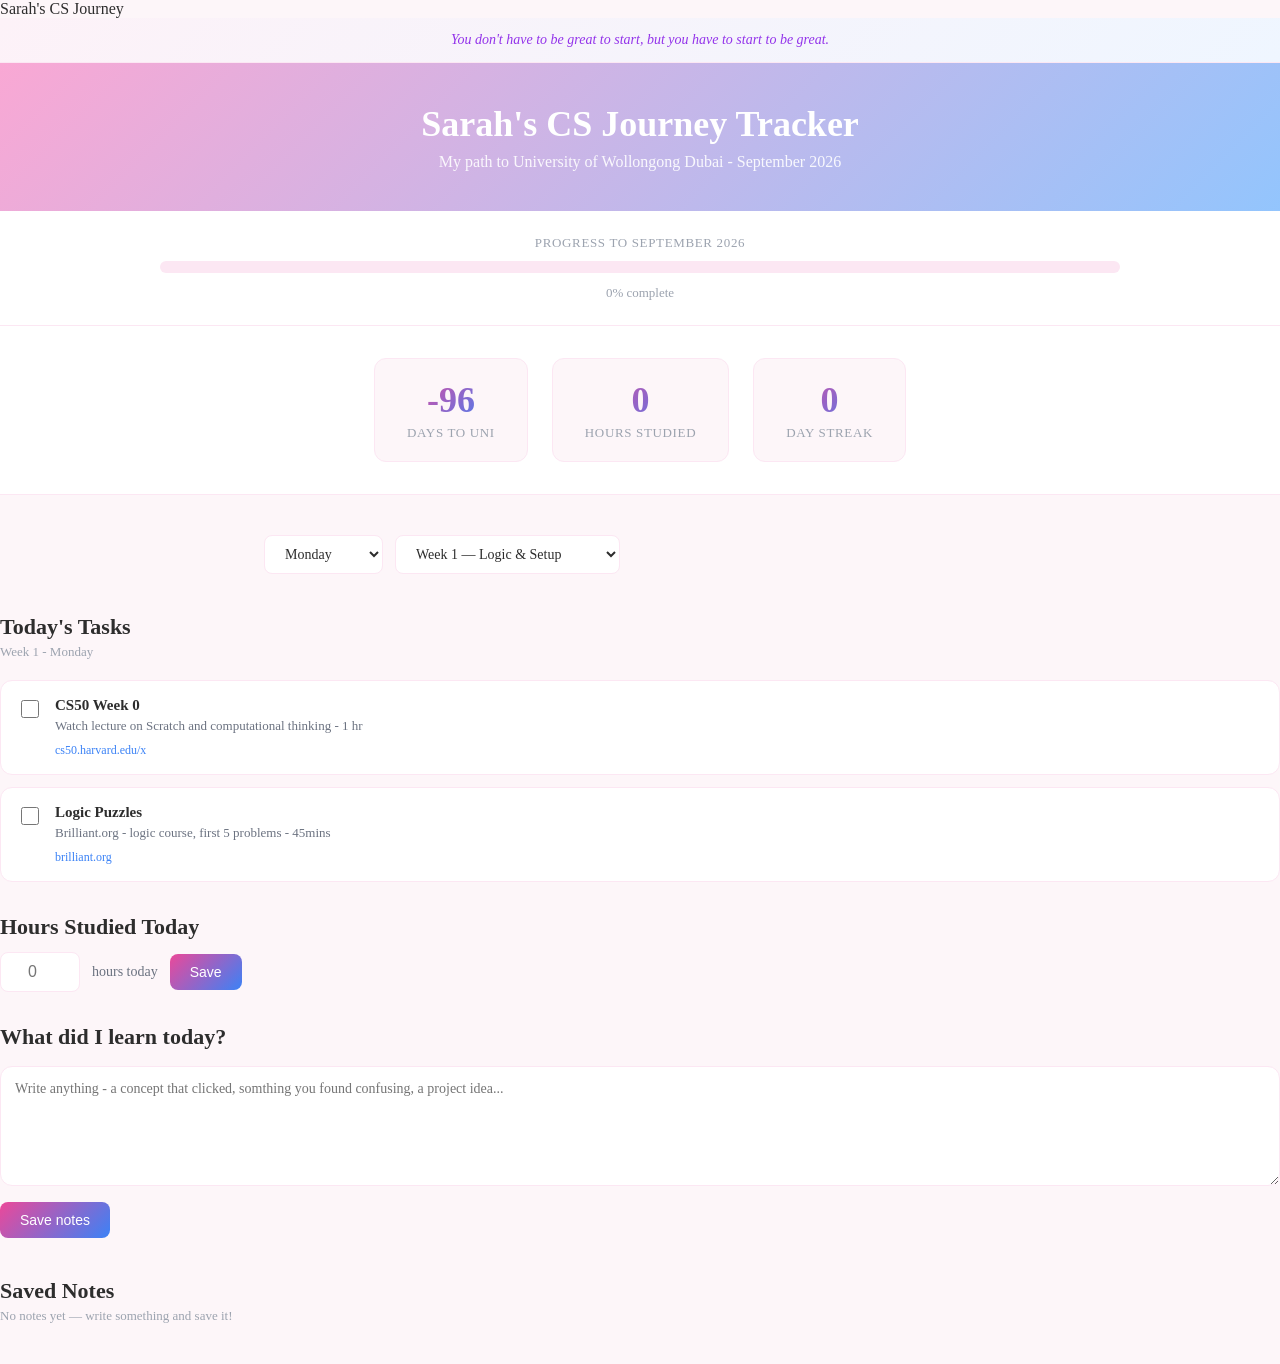
==== commit 16656885: "finished CS journey tracker - motivational quote and auto countdown" ====
--- a/tracker.html
+++ b/tracker.html
@@ -5,6 +5,18 @@
     <meta name="viewport" content="width=device-width, initial-scale=1.0"
     <title>Sarah's CS Journey</title>
     <style>
+        .quote-bar {
+      background: linear-gradient(135deg, #fdf2f8, #eff6ff);
+      padding: 14px 40px;
+      text-align: center;
+      border-bottom: 1px solid #fce7f3;
+    }
+
+    .quote-text {
+      font-size: 14px;
+      color: #9333ea;
+      font-style: italic;
+    }
         .week-picker {
       display: flex;
       gap: 12px;
@@ -260,6 +272,9 @@
     </style>
 </head>
 <body>
+    <div class="quote-bar">
+    <p class="quote-text" id="quote-text"></p>
+  </div>
     <div class="header">
         <h1>Sarah's CS Journey Tracker</h1>
         <p>My path to University of Wollongong Dubai - September 2026</p>
@@ -273,7 +288,7 @@
     </div>
     <div class="stats-row">
         <div class="stat-card">
-            <div class="stat-number" id="days-left">163</div>
+            <div class="stat-number" id="days-left">0</div>
             <div class="stat-label">Days to uni</div>
         </div>
         <div class="stat-card">
@@ -367,6 +382,31 @@
       </div>
     </div>
     <script>
+        const quotes = [
+      "Every expert was once a beginner. Keep going, Sarah!",
+      "You don't have to be great to start, but you have to start to be great.",
+      "The best time to start was yesterday. The next best time is now.",
+      "Code a little every day and watch yourself transform.",
+      "September 2026 is coming. You'll be ready.",
+      "Every line of code you write is a step closer to your dream.",
+      "Struggle is just growth in disguise. Keep pushing!",
+      "You already set up GitHub, wrote Python and built a web app. You're doing it!"
+    ];
+
+    function showQuote() {
+      const random = Math.floor(Math.random() * quotes.length);
+      document.getElementById('quote-text').textContent = quotes[random];
+    }
+
+    showQuote();
+        function updateDaysLeft() {
+      const today = new Date();
+      const uniDate = new Date('2026-09-01');
+      const diff = Math.ceil((uniDate - today) / (1000 * 60 * 60 * 24));
+      document.getElementById('days-left').textContent = diff;
+    }
+
+    updateDaysLeft();
         const allTasks = {
   '1': {
     'Mon': [
